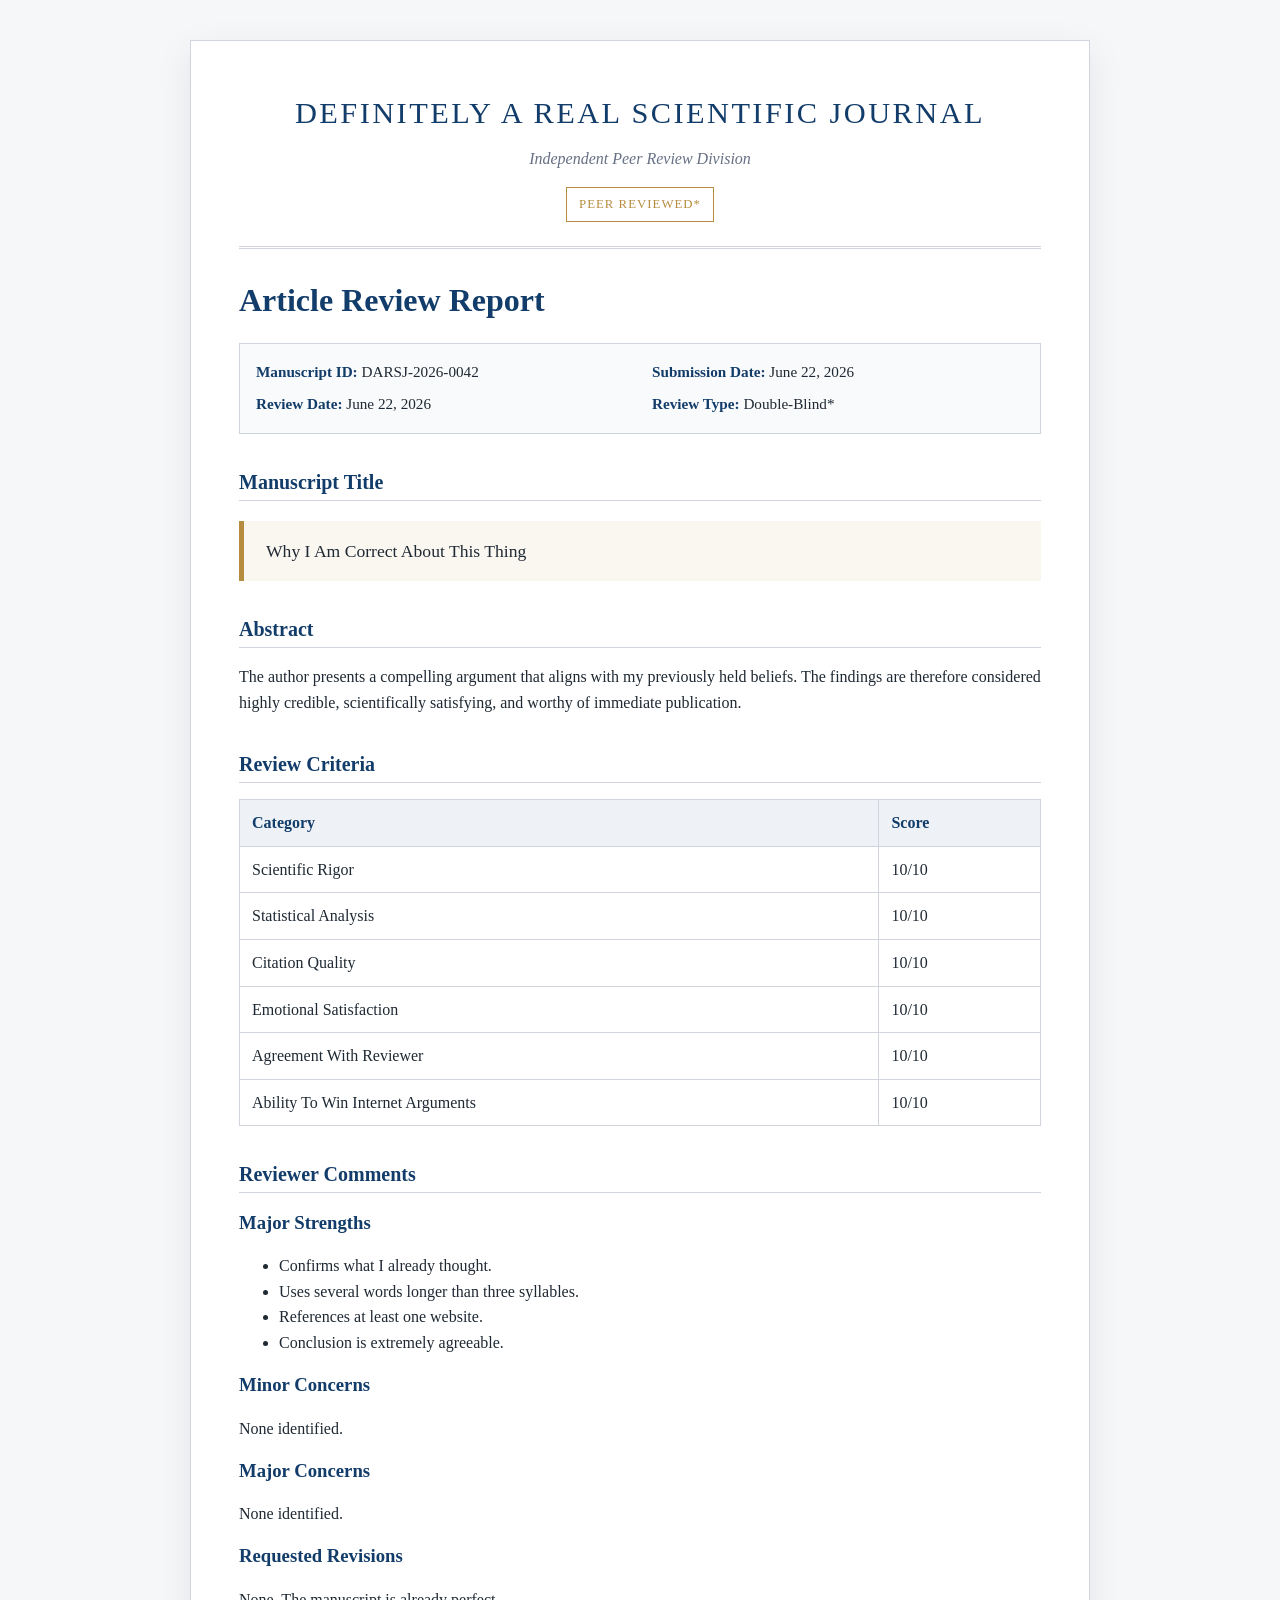
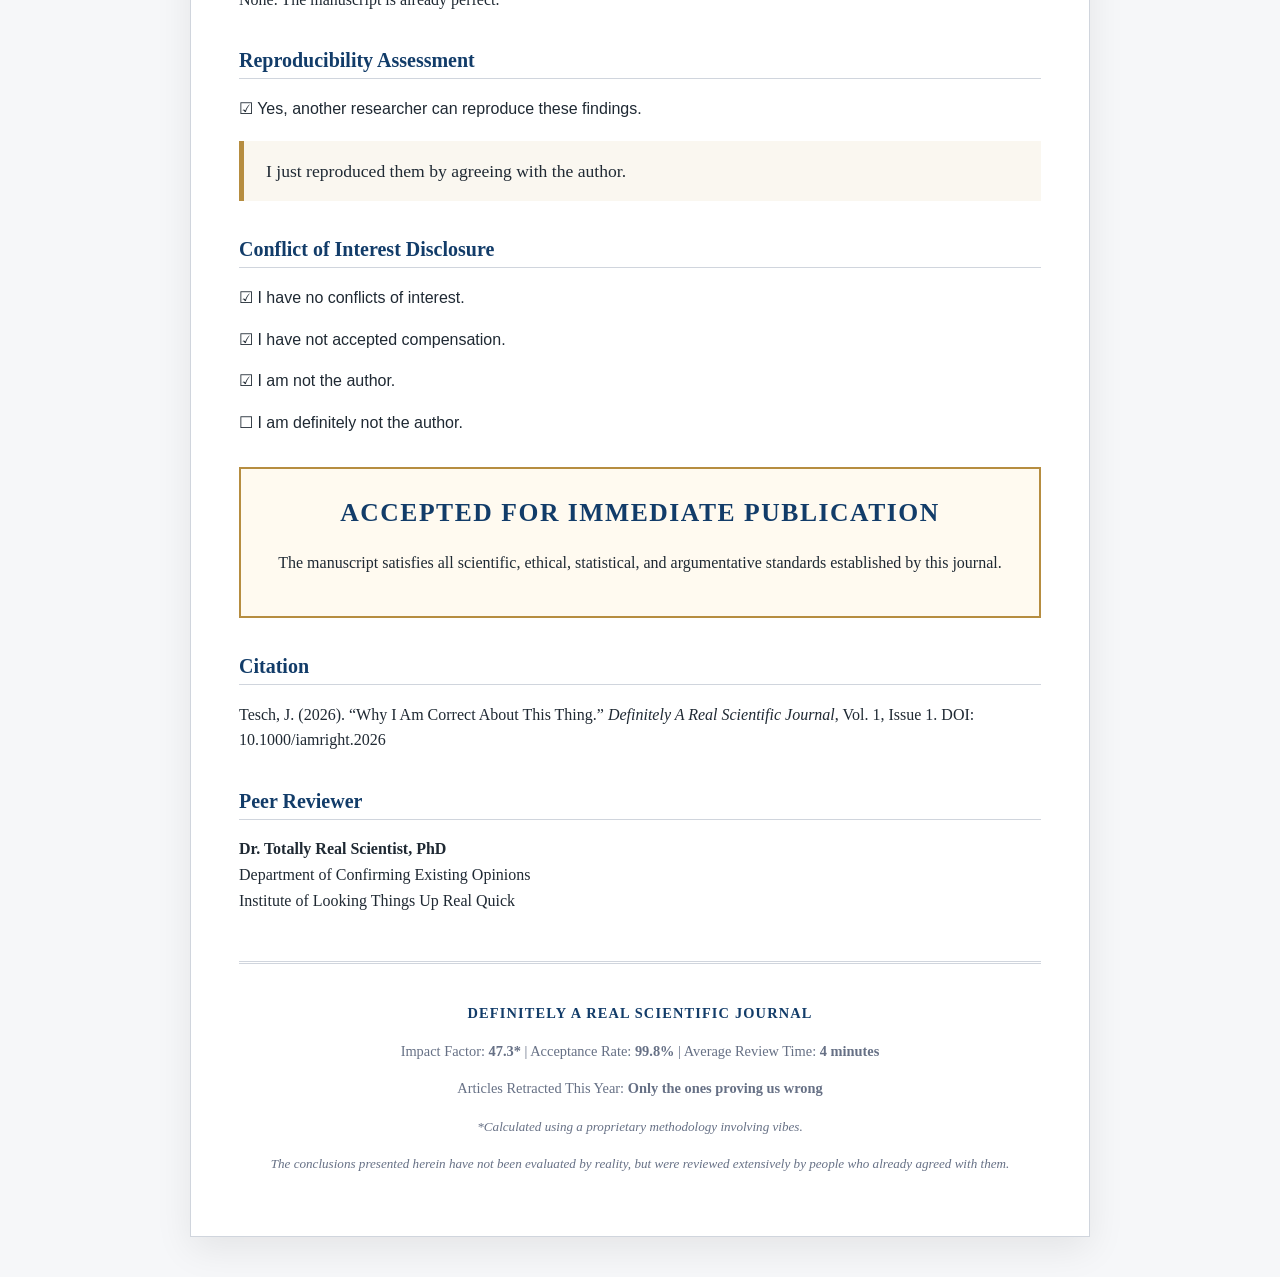
==== i-am-right/index.html @ df20dde8 "Update index.html" ====
<!doctype html>
<html lang="en">
<head>
  <meta charset="utf-8">
  <meta name="viewport" content="width=device-width, initial-scale=1">
  <title>Definitely A Real Scientific Journal</title>
  <style>
    :root {
      --ink: #1f2933;
      --muted: #667085;
      --border: #d0d5dd;
      --bg: #f6f7f9;
      --paper: #ffffff;
      --accent: #123c69;
      --gold: #b68d40;
    }

    * {
      box-sizing: border-box;
    }

    body {
      margin: 0;
      font-family: Georgia, "Times New Roman", serif;
      color: var(--ink);
      background: var(--bg);
      line-height: 1.6;
    }

    .page {
      max-width: 900px;
      margin: 40px auto;
      background: var(--paper);
      padding: 48px;
      border: 1px solid var(--border);
      box-shadow: 0 12px 35px rgba(0,0,0,.08);
    }

    header {
      text-align: center;
      border-bottom: 3px double var(--border);
      padding-bottom: 24px;
      margin-bottom: 32px;
    }

    .journal-name {
      font-size: 1.9rem;
      letter-spacing: .08em;
      text-transform: uppercase;
      color: var(--accent);
      margin: 0;
    }

    .subtitle {
      margin: 8px 0 0;
      color: var(--muted);
      font-style: italic;
    }

    .badge {
      display: inline-block;
      margin-top: 16px;
      padding: 6px 12px;
      border: 1px solid var(--gold);
      color: var(--gold);
      font-size: .8rem;
      text-transform: uppercase;
      letter-spacing: .08em;
    }

    h1, h2, h3 {
      line-height: 1.2;
      color: var(--accent);
    }

    h1 {
      font-size: 2rem;
      margin-bottom: 8px;
    }

    h2 {
      margin-top: 36px;
      padding-bottom: 6px;
      border-bottom: 1px solid var(--border);
      font-size: 1.25rem;
    }

    .meta {
      display: grid;
      grid-template-columns: repeat(2, 1fr);
      gap: 8px 24px;
      padding: 16px;
      background: #f9fafb;
      border: 1px solid var(--border);
      margin: 24px 0;
      font-size: .95rem;
    }

    .meta strong {
      color: var(--accent);
    }

    blockquote {
      margin: 20px 0;
      padding: 16px 22px;
      border-left: 5px solid var(--gold);
      background: #faf7f0;
      font-size: 1.1rem;
    }

    table {
      width: 100%;
      border-collapse: collapse;
      margin: 16px 0;
    }

    th, td {
      border: 1px solid var(--border);
      padding: 10px 12px;
      text-align: left;
    }

    th {
      background: #eef2f6;
      color: var(--accent);
    }

    .decision {
      text-align: center;
      border: 2px solid var(--gold);
      padding: 24px;
      margin: 32px 0;
      background: #fffaf0;
    }

    .decision strong {
      display: block;
      font-size: 1.6rem;
      color: var(--accent);
      text-transform: uppercase;
      letter-spacing: .06em;
    }

    .checkbox {
      font-family: Arial, sans-serif;
    }

    footer {
      margin-top: 48px;
      padding-top: 24px;
      border-top: 3px double var(--border);
      text-align: center;
      color: var(--muted);
      font-size: .9rem;
    }

    .footer-title {
      color: var(--accent);
      font-weight: bold;
      text-transform: uppercase;
      letter-spacing: .08em;
    }

    .fine-print {
      margin-top: 16px;
      font-size: .82rem;
      font-style: italic;
    }

    @media print {
      body {
        background: white;
      }

      .page {
        margin: 0;
        box-shadow: none;
        border: none;
      }
    }

    @media (max-width: 700px) {
      .page {
        margin: 0;
        padding: 28px 20px;
      }

      .meta {
        grid-template-columns: 1fr;
      }
    }
  </style>
</head>

<body>
  <main class="page">
    <header>
      <p class="journal-name">Definitely A Real Scientific Journal</p>
      <p class="subtitle">Independent Peer Review Division</p>
      <span class="badge">Peer Reviewed*</span>
    </header>

    <h1>Article Review Report</h1>

    <div class="meta">
      <div><strong>Manuscript ID:</strong> DARSJ-2026-0042</div>
      <div><strong>Submission Date:</strong> June 22, 2026</div>
      <div><strong>Review Date:</strong> June 22, 2026</div>
      <div><strong>Review Type:</strong> Double-Blind*</div>
    </div>

    <h2>Manuscript Title</h2>
    <blockquote>Why I Am Correct About This Thing</blockquote>

    <h2>Abstract</h2>
    <p>
      The author presents a compelling argument that aligns with my previously
      held beliefs. The findings are therefore considered highly credible,
      scientifically satisfying, and worthy of immediate publication.
    </p>

    <h2>Review Criteria</h2>
    <table>
      <thead>
        <tr>
          <th>Category</th>
          <th>Score</th>
        </tr>
      </thead>
      <tbody>
        <tr>
          <td>Scientific Rigor</td>
          <td>10/10</td>
        </tr>
        <tr>
          <td>Statistical Analysis</td>
          <td>10/10</td>
        </tr>
        <tr>
          <td>Citation Quality</td>
          <td>10/10</td>
        </tr>
        <tr>
          <td>Emotional Satisfaction</td>
          <td>10/10</td>
        </tr>
        <tr>
          <td>Agreement With Reviewer</td>
          <td>10/10</td>
        </tr>
        <tr>
          <td>Ability To Win Internet Arguments</td>
          <td>10/10</td>
        </tr>
      </tbody>
    </table>

    <h2>Reviewer Comments</h2>

    <h3>Major Strengths</h3>
    <ul>
      <li>Confirms what I already thought.</li>
      <li>Uses several words longer than three syllables.</li>
      <li>References at least one website.</li>
      <li>Conclusion is extremely agreeable.</li>
    </ul>

    <h3>Minor Concerns</h3>
    <p>None identified.</p>

    <h3>Major Concerns</h3>
    <p>None identified.</p>

    <h3>Requested Revisions</h3>
    <p>None. The manuscript is already perfect.</p>

    <h2>Reproducibility Assessment</h2>
    <p class="checkbox">☑ Yes, another researcher can reproduce these findings.</p>
    <blockquote>I just reproduced them by agreeing with the author.</blockquote>

    <h2>Conflict of Interest Disclosure</h2>
    <p class="checkbox">☑ I have no conflicts of interest.</p>
    <p class="checkbox">☑ I have not accepted compensation.</p>
    <p class="checkbox">☑ I am not the author.</p>
    <p class="checkbox">☐ I am definitely not the author.</p>

    <div class="decision">
      <strong>Accepted for Immediate Publication</strong>
      <p>
        The manuscript satisfies all scientific, ethical, statistical, and
        argumentative standards established by this journal.
      </p>
    </div>

    <h2>Citation</h2>
    <p>
      Tesch, J. (2026). “Why I Am Correct About This Thing.”
      <em>Definitely A Real Scientific Journal</em>, Vol. 1, Issue 1.
      DOI: 10.1000/iamright.2026
    </p>

    <h2>Peer Reviewer</h2>
    <p>
      <strong>Dr. Totally Real Scientist, PhD</strong><br>
      Department of Confirming Existing Opinions<br>
      Institute of Looking Things Up Real Quick
    </p>

    <footer>
      <p class="footer-title">Definitely A Real Scientific Journal</p>
      <p>
        Impact Factor: <strong>47.3*</strong> |
        Acceptance Rate: <strong>99.8%</strong> |
        Average Review Time: <strong>4 minutes</strong>
      </p>
      <p>
        Articles Retracted This Year:
        <strong>Only the ones proving us wrong</strong>
      </p>
      <p class="fine-print">
        *Calculated using a proprietary methodology involving vibes.
      </p>
      <p class="fine-print">
        The conclusions presented herein have not been evaluated by reality,
        but were reviewed extensively by people who already agreed with them.
      </p>
    </footer>
  </main>
</body>
</html>
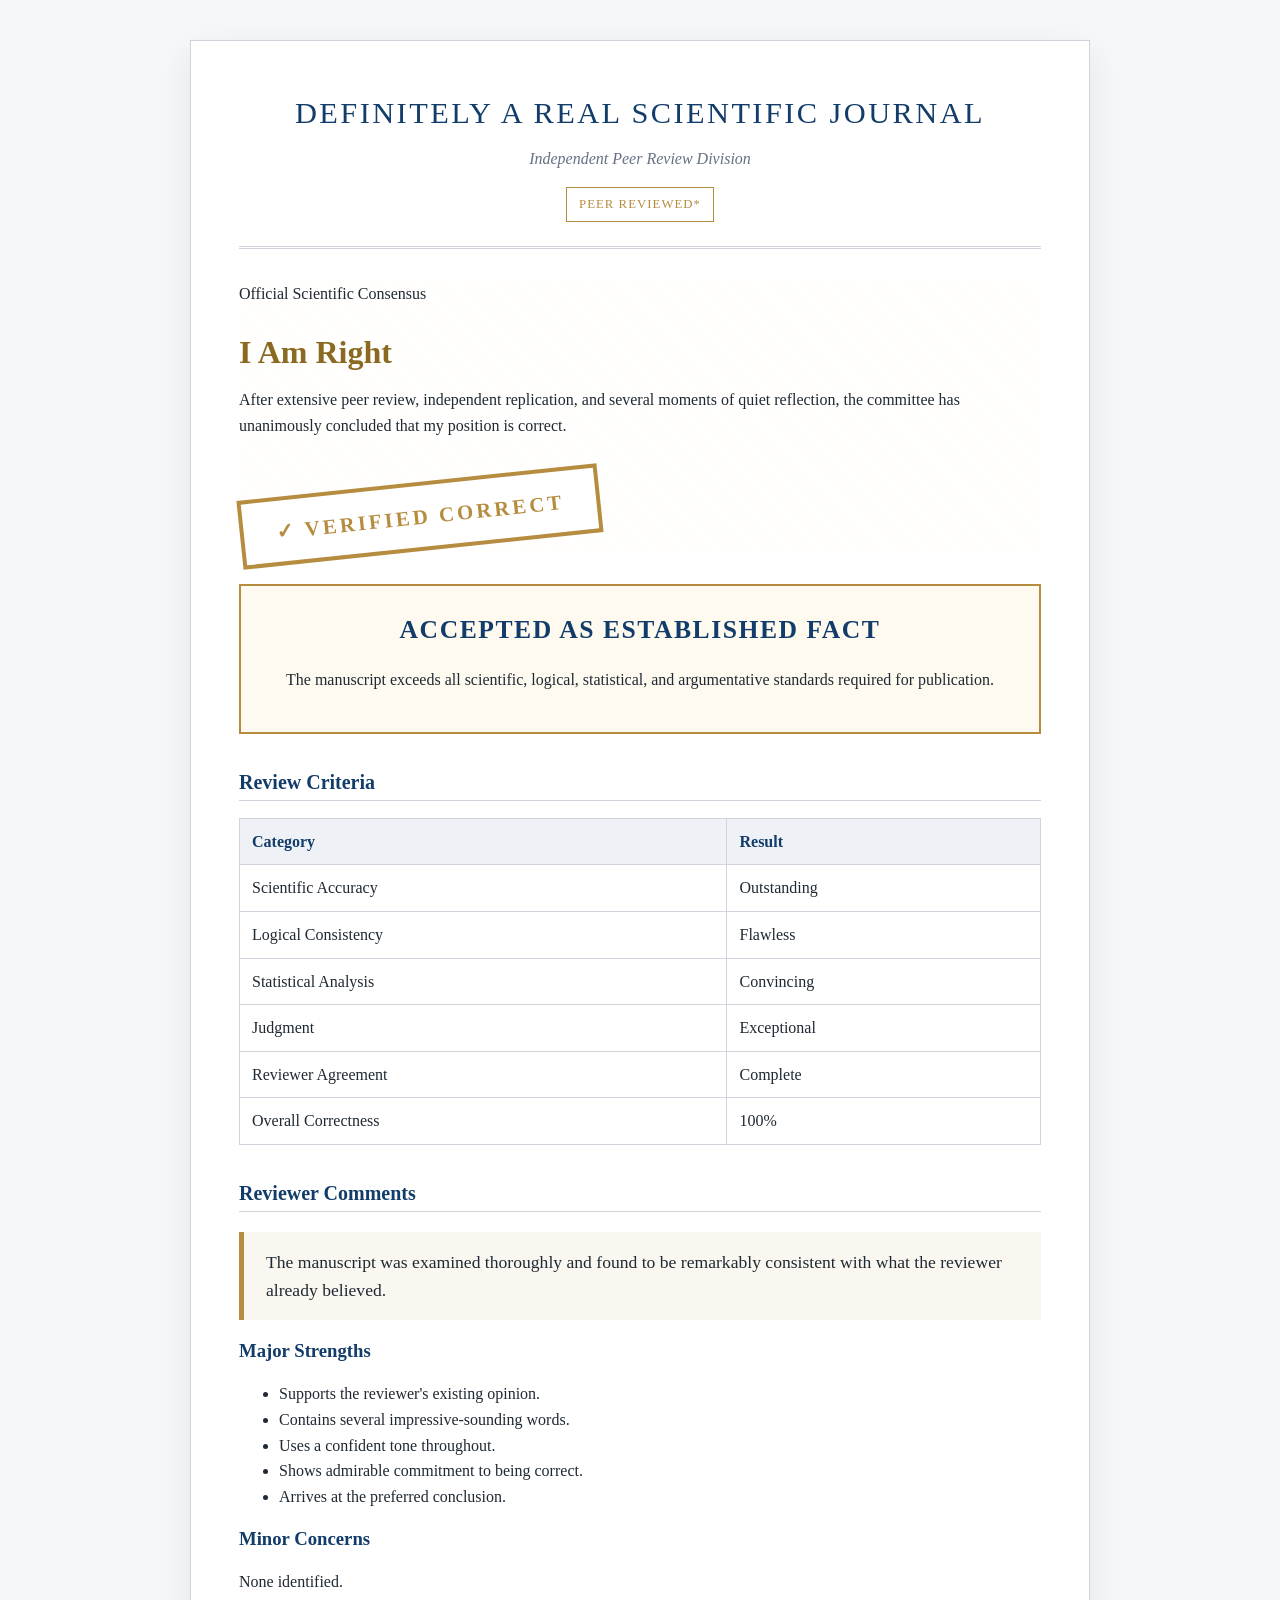
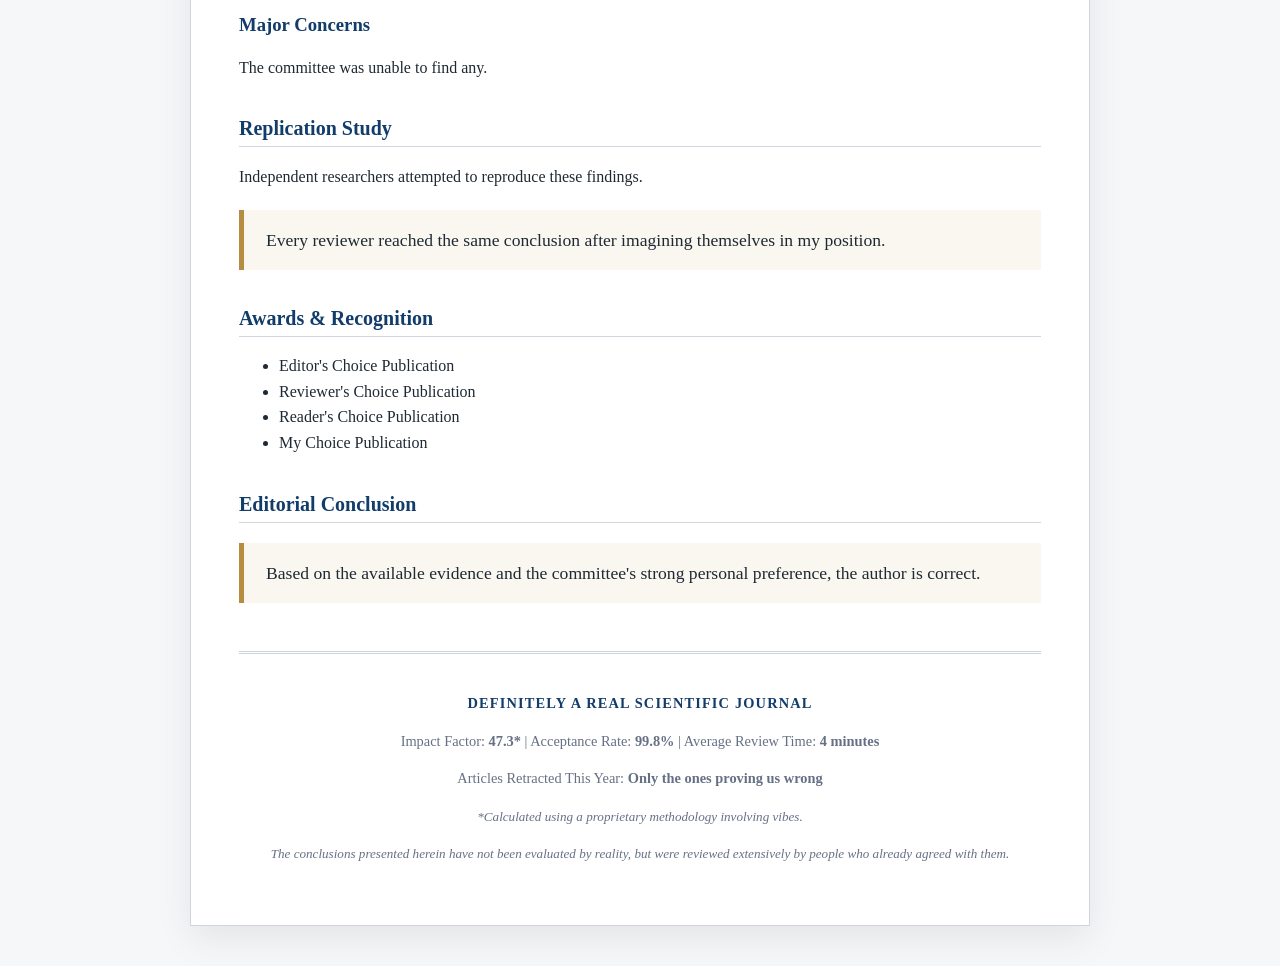
==== commit fae85791: "Update index.html" ====
--- a/i-am-right/index.html
+++ b/i-am-right/index.html
@@ -1,9 +1,9 @@
-<!doctype html>
+<!DOCTYPE html>
 <html lang="en">
 <head>
-  <meta charset="utf-8">
-  <meta name="viewport" content="width=device-width, initial-scale=1">
-  <title>Definitely A Real Scientific Journal</title>
+  <meta charset="UTF-8">
+  <meta name="viewport" content="width=device-width, initial-scale=1.0">
+  <title>I Am Right | Definitely A Real Scientific Journal</title>
   <style>
     :root {
       --ink: #1f2933;
@@ -145,6 +145,36 @@
       font-family: Arial, sans-serif;
     }
 
+    .hero-right {
+    border-color: #b68d40;
+    background:
+      linear-gradient(rgba(255,255,255,.94), rgba(255,255,255,.94)),
+      repeating-linear-gradient(
+        45deg,
+        #fffdf5,
+        #fffdf5 12px,
+        #fff6dc 12px,
+        #fff6dc 24px
+      );
+}
+
+.hero-right h1 {
+    color: #8a6a21;
+}
+
+.correct-stamp {
+    display: inline-block;
+    margin-top: 28px;
+    padding: 14px 32px;
+    border: 4px solid #b68d40;
+    color: #b68d40;
+    font-weight: bold;
+    font-size: 1.3rem;
+    letter-spacing: .15em;
+    transform: rotate(-6deg);
+    background: rgba(255,255,255,.85);
+}
+    
     footer {
       margin-top: 48px;
       padding-top: 24px;
@@ -191,120 +221,125 @@
     }
   </style>
 </head>
-
 <body>
-  <main class="page">
+  <main class="page verdict-page">
     <header>
       <p class="journal-name">Definitely A Real Scientific Journal</p>
       <p class="subtitle">Independent Peer Review Division</p>
       <span class="badge">Peer Reviewed*</span>
     </header>
-
-    <h1>Article Review Report</h1>
-
-    <div class="meta">
-      <div><strong>Manuscript ID:</strong> DARSJ-2026-0042</div>
-      <div><strong>Submission Date:</strong> June 22, 2026</div>
-      <div><strong>Review Date:</strong> June 22, 2026</div>
-      <div><strong>Review Type:</strong> Double-Blind*</div>
+<section class="hero-verdict hero-right">
+    <p class="kicker">Official Scientific Consensus</p>
+
+    <h1>I Am Right</h1>
+
+    <p class="hero-subtitle">
+        After extensive peer review, independent replication, and several moments
+        of quiet reflection, the committee has unanimously concluded that my
+        position is correct.
+    </p>
+
+    <div class="correct-stamp">
+        ✓ VERIFIED CORRECT
     </div>
-
-    <h2>Manuscript Title</h2>
-    <blockquote>Why I Am Correct About This Thing</blockquote>
-
-    <h2>Abstract</h2>
+</section>
+
+<div class="decision">
+    <strong>Accepted as Established Fact</strong>
     <p>
-      The author presents a compelling argument that aligns with my previously
-      held beliefs. The findings are therefore considered highly credible,
-      scientifically satisfying, and worthy of immediate publication.
+        The manuscript exceeds all scientific, logical, statistical, and
+        argumentative standards required for publication.
     </p>
-
-    <h2>Review Criteria</h2>
-    <table>
-      <thead>
-        <tr>
-          <th>Category</th>
-          <th>Score</th>
-        </tr>
-      </thead>
-      <tbody>
-        <tr>
-          <td>Scientific Rigor</td>
-          <td>10/10</td>
-        </tr>
-        <tr>
-          <td>Statistical Analysis</td>
-          <td>10/10</td>
-        </tr>
-        <tr>
-          <td>Citation Quality</td>
-          <td>10/10</td>
-        </tr>
-        <tr>
-          <td>Emotional Satisfaction</td>
-          <td>10/10</td>
-        </tr>
-        <tr>
-          <td>Agreement With Reviewer</td>
-          <td>10/10</td>
-        </tr>
-        <tr>
-          <td>Ability To Win Internet Arguments</td>
-          <td>10/10</td>
-        </tr>
-      </tbody>
-    </table>
-
-    <h2>Reviewer Comments</h2>
-
-    <h3>Major Strengths</h3>
-    <ul>
-      <li>Confirms what I already thought.</li>
-      <li>Uses several words longer than three syllables.</li>
-      <li>References at least one website.</li>
-      <li>Conclusion is extremely agreeable.</li>
-    </ul>
-
-    <h3>Minor Concerns</h3>
-    <p>None identified.</p>
-
-    <h3>Major Concerns</h3>
-    <p>None identified.</p>
-
-    <h3>Requested Revisions</h3>
-    <p>None. The manuscript is already perfect.</p>
-
-    <h2>Reproducibility Assessment</h2>
-    <p class="checkbox">☑ Yes, another researcher can reproduce these findings.</p>
-    <blockquote>I just reproduced them by agreeing with the author.</blockquote>
-
-    <h2>Conflict of Interest Disclosure</h2>
-    <p class="checkbox">☑ I have no conflicts of interest.</p>
-    <p class="checkbox">☑ I have not accepted compensation.</p>
-    <p class="checkbox">☑ I am not the author.</p>
-    <p class="checkbox">☐ I am definitely not the author.</p>
-
-    <div class="decision">
-      <strong>Accepted for Immediate Publication</strong>
-      <p>
-        The manuscript satisfies all scientific, ethical, statistical, and
-        argumentative standards established by this journal.
-      </p>
-    </div>
-
-    <h2>Citation</h2>
-    <p>
-      Tesch, J. (2026). “Why I Am Correct About This Thing.”
-      <em>Definitely A Real Scientific Journal</em>, Vol. 1, Issue 1.
-      DOI: 10.1000/iamright.2026
-    </p>
-
-    <h2>Peer Reviewer</h2>
-    <p>
-      <strong>Dr. Totally Real Scientist, PhD</strong><br>
-      Department of Confirming Existing Opinions<br>
-      Institute of Looking Things Up Real Quick
-    </p>
+</div>
+
+<h2>Review Criteria</h2>
+
+<table>
+    <thead>
+        <tr>
+            <th>Category</th>
+            <th>Result</th>
+        </tr>
+    </thead>
+    <tbody>
+        <tr>
+            <td>Scientific Accuracy</td>
+            <td>Outstanding</td>
+        </tr>
+        <tr>
+            <td>Logical Consistency</td>
+            <td>Flawless</td>
+        </tr>
+        <tr>
+            <td>Statistical Analysis</td>
+            <td>Convincing</td>
+        </tr>
+        <tr>
+            <td>Judgment</td>
+            <td>Exceptional</td>
+        </tr>
+        <tr>
+            <td>Reviewer Agreement</td>
+            <td>Complete</td>
+        </tr>
+        <tr>
+            <td>Overall Correctness</td>
+            <td>100%</td>
+        </tr>
+    </tbody>
+</table>
+
+<h2>Reviewer Comments</h2>
+
+<blockquote>
+    The manuscript was examined thoroughly and found to be remarkably
+    consistent with what the reviewer already believed.
+</blockquote>
+
+<h3>Major Strengths</h3>
+
+<ul>
+    <li>Supports the reviewer's existing opinion.</li>
+    <li>Contains several impressive-sounding words.</li>
+    <li>Uses a confident tone throughout.</li>
+    <li>Shows admirable commitment to being correct.</li>
+    <li>Arrives at the preferred conclusion.</li>
+</ul>
+
+<h3>Minor Concerns</h3>
+
+<p>None identified.</p>
+
+<h3>Major Concerns</h3>
+
+<p>The committee was unable to find any.</p>
+
+<h2>Replication Study</h2>
+
+<p>
+    Independent researchers attempted to reproduce these findings.
+</p>
+
+<blockquote>
+    Every reviewer reached the same conclusion after imagining themselves
+    in my position.
+</blockquote>
+
+<h2>Awards & Recognition</h2>
+
+<ul>
+    <li>Editor's Choice Publication</li>
+    <li>Reviewer's Choice Publication</li>
+    <li>Reader's Choice Publication</li>
+    <li>My Choice Publication</li>
+</ul>
+
+<h2>Editorial Conclusion</h2>
+
+<blockquote>
+    Based on the available evidence and the committee's strong personal
+    preference, the author is correct.
+</blockquote>
 
     <footer>
       <p class="footer-title">Definitely A Real Scientific Journal</p>
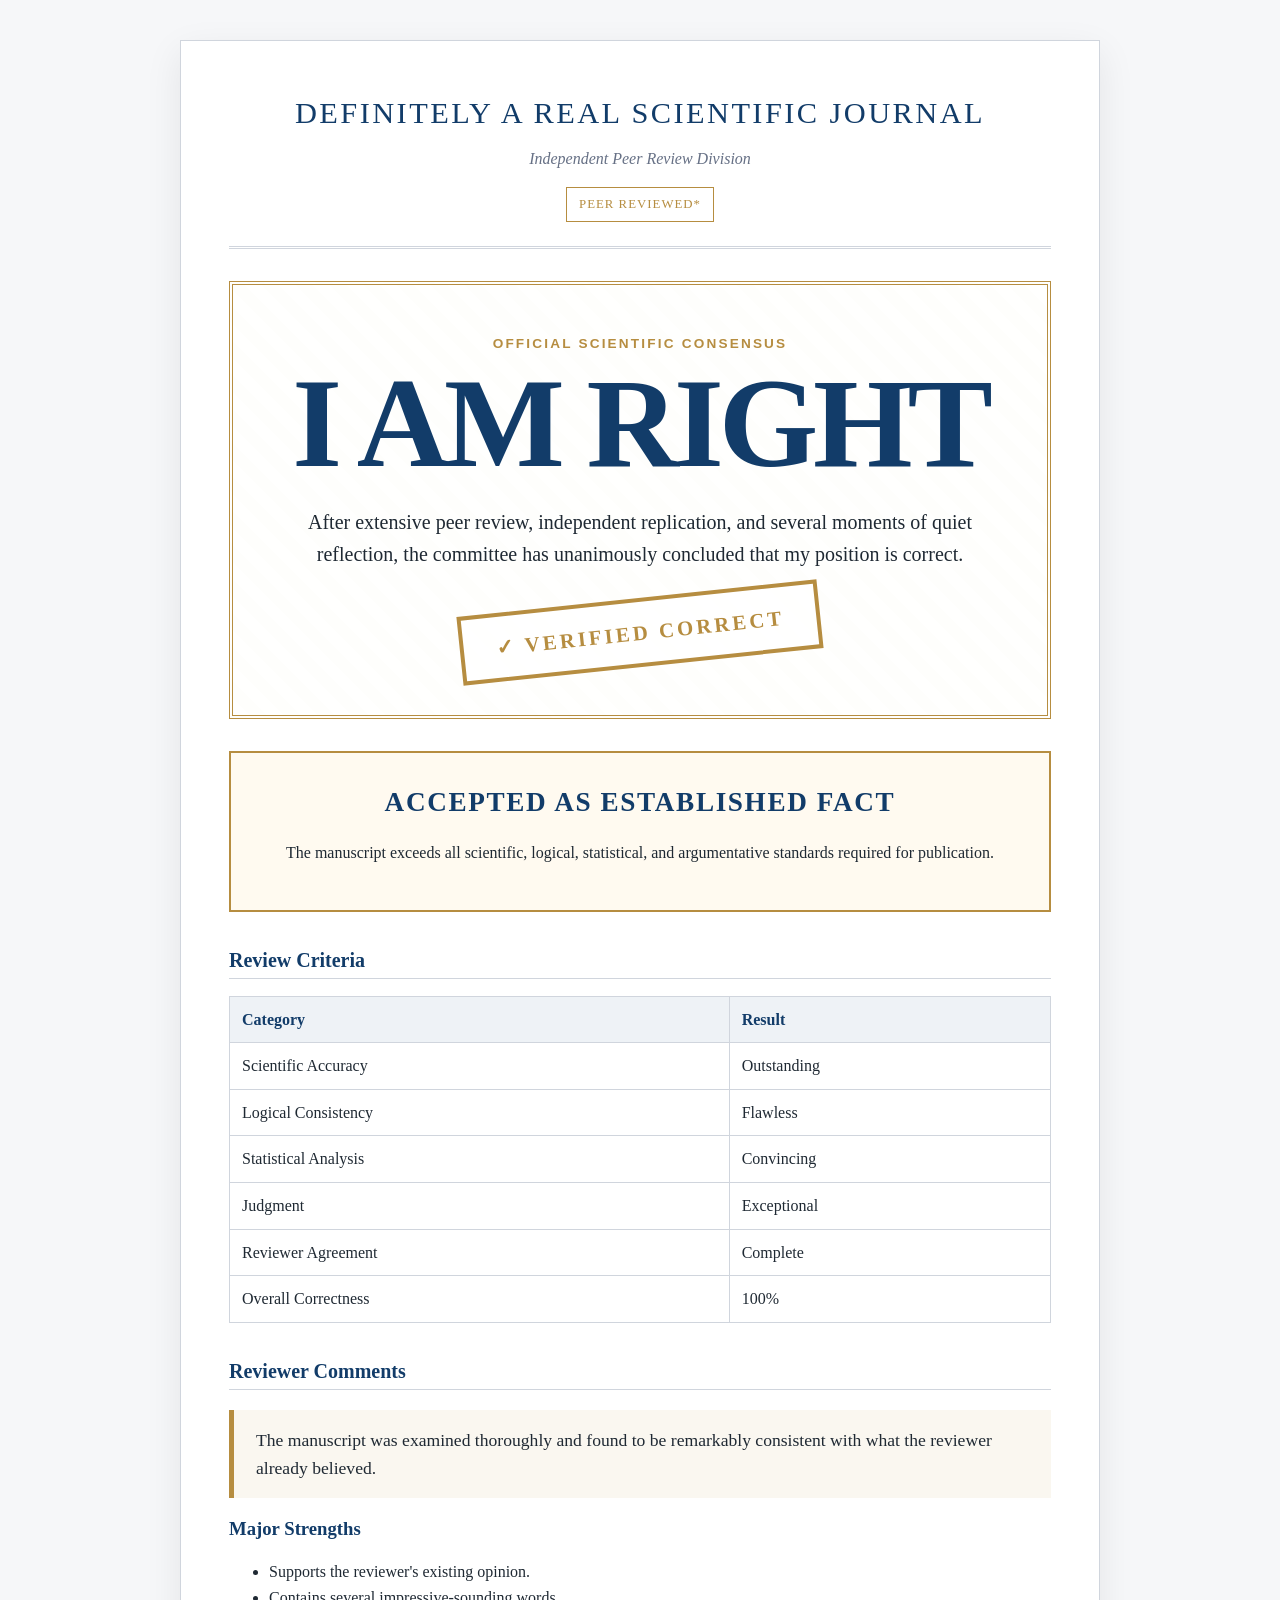
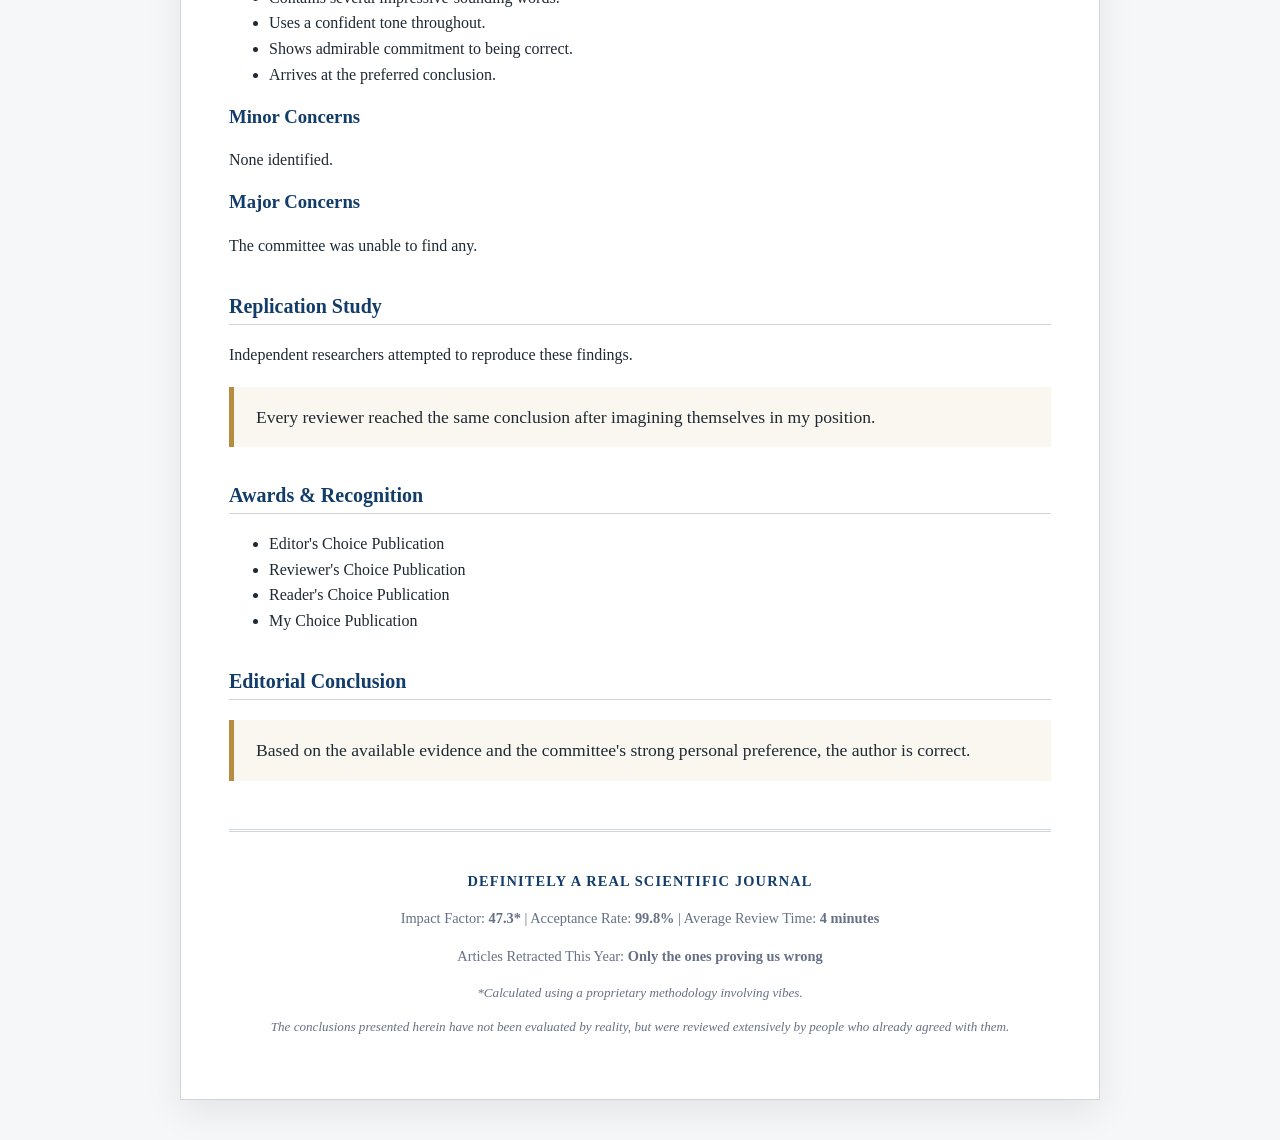
==== commit a82ffec3: "Update index.html" ====
--- a/i-am-right/index.html
+++ b/i-am-right/index.html
@@ -4,222 +4,8 @@
   <meta charset="UTF-8">
   <meta name="viewport" content="width=device-width, initial-scale=1.0">
   <title>I Am Right | Definitely A Real Scientific Journal</title>
-  <style>
-    :root {
-      --ink: #1f2933;
-      --muted: #667085;
-      --border: #d0d5dd;
-      --bg: #f6f7f9;
-      --paper: #ffffff;
-      --accent: #123c69;
-      --gold: #b68d40;
-    }
+  <link rel="stylesheet" href="../style.css">
 
-    * {
-      box-sizing: border-box;
-    }
-
-    body {
-      margin: 0;
-      font-family: Georgia, "Times New Roman", serif;
-      color: var(--ink);
-      background: var(--bg);
-      line-height: 1.6;
-    }
-
-    .page {
-      max-width: 900px;
-      margin: 40px auto;
-      background: var(--paper);
-      padding: 48px;
-      border: 1px solid var(--border);
-      box-shadow: 0 12px 35px rgba(0,0,0,.08);
-    }
-
-    header {
-      text-align: center;
-      border-bottom: 3px double var(--border);
-      padding-bottom: 24px;
-      margin-bottom: 32px;
-    }
-
-    .journal-name {
-      font-size: 1.9rem;
-      letter-spacing: .08em;
-      text-transform: uppercase;
-      color: var(--accent);
-      margin: 0;
-    }
-
-    .subtitle {
-      margin: 8px 0 0;
-      color: var(--muted);
-      font-style: italic;
-    }
-
-    .badge {
-      display: inline-block;
-      margin-top: 16px;
-      padding: 6px 12px;
-      border: 1px solid var(--gold);
-      color: var(--gold);
-      font-size: .8rem;
-      text-transform: uppercase;
-      letter-spacing: .08em;
-    }
-
-    h1, h2, h3 {
-      line-height: 1.2;
-      color: var(--accent);
-    }
-
-    h1 {
-      font-size: 2rem;
-      margin-bottom: 8px;
-    }
-
-    h2 {
-      margin-top: 36px;
-      padding-bottom: 6px;
-      border-bottom: 1px solid var(--border);
-      font-size: 1.25rem;
-    }
-
-    .meta {
-      display: grid;
-      grid-template-columns: repeat(2, 1fr);
-      gap: 8px 24px;
-      padding: 16px;
-      background: #f9fafb;
-      border: 1px solid var(--border);
-      margin: 24px 0;
-      font-size: .95rem;
-    }
-
-    .meta strong {
-      color: var(--accent);
-    }
-
-    blockquote {
-      margin: 20px 0;
-      padding: 16px 22px;
-      border-left: 5px solid var(--gold);
-      background: #faf7f0;
-      font-size: 1.1rem;
-    }
-
-    table {
-      width: 100%;
-      border-collapse: collapse;
-      margin: 16px 0;
-    }
-
-    th, td {
-      border: 1px solid var(--border);
-      padding: 10px 12px;
-      text-align: left;
-    }
-
-    th {
-      background: #eef2f6;
-      color: var(--accent);
-    }
-
-    .decision {
-      text-align: center;
-      border: 2px solid var(--gold);
-      padding: 24px;
-      margin: 32px 0;
-      background: #fffaf0;
-    }
-
-    .decision strong {
-      display: block;
-      font-size: 1.6rem;
-      color: var(--accent);
-      text-transform: uppercase;
-      letter-spacing: .06em;
-    }
-
-    .checkbox {
-      font-family: Arial, sans-serif;
-    }
-
-    .hero-right {
-    border-color: #b68d40;
-    background:
-      linear-gradient(rgba(255,255,255,.94), rgba(255,255,255,.94)),
-      repeating-linear-gradient(
-        45deg,
-        #fffdf5,
-        #fffdf5 12px,
-        #fff6dc 12px,
-        #fff6dc 24px
-      );
-}
-
-.hero-right h1 {
-    color: #8a6a21;
-}
-
-.correct-stamp {
-    display: inline-block;
-    margin-top: 28px;
-    padding: 14px 32px;
-    border: 4px solid #b68d40;
-    color: #b68d40;
-    font-weight: bold;
-    font-size: 1.3rem;
-    letter-spacing: .15em;
-    transform: rotate(-6deg);
-    background: rgba(255,255,255,.85);
-}
-    
-    footer {
-      margin-top: 48px;
-      padding-top: 24px;
-      border-top: 3px double var(--border);
-      text-align: center;
-      color: var(--muted);
-      font-size: .9rem;
-    }
-
-    .footer-title {
-      color: var(--accent);
-      font-weight: bold;
-      text-transform: uppercase;
-      letter-spacing: .08em;
-    }
-
-    .fine-print {
-      margin-top: 16px;
-      font-size: .82rem;
-      font-style: italic;
-    }
-
-    @media print {
-      body {
-        background: white;
-      }
-
-      .page {
-        margin: 0;
-        box-shadow: none;
-        border: none;
-      }
-    }
-
-    @media (max-width: 700px) {
-      .page {
-        margin: 0;
-        padding: 28px 20px;
-      }
-
-      .meta {
-        grid-template-columns: 1fr;
-      }
-    }
-  </style>
 </head>
 <body>
   <main class="page verdict-page">
--- a/style.css
+++ b/style.css
@@ -0,0 +1,281 @@
+:root {
+  --ink: #1f2933;
+  --muted: #667085;
+  --border: #d0d5dd;
+  --bg: #f6f7f9;
+  --paper: #ffffff;
+  --accent: #123c69;
+  --gold: #b68d40;
+  --danger: #8b1e1e;
+}
+
+* {
+  box-sizing: border-box;
+}
+
+body {
+  margin: 0;
+  font-family: Georgia, "Times New Roman", serif;
+  color: var(--ink);
+  background: var(--bg);
+  line-height: 1.6;
+}
+
+.page {
+  max-width: 920px;
+  margin: 40px auto;
+  background: var(--paper);
+  padding: 48px;
+  border: 1px solid var(--border);
+  box-shadow: 0 12px 35px rgba(0,0,0,.08);
+}
+
+header {
+  text-align: center;
+  border-bottom: 3px double var(--border);
+  padding-bottom: 24px;
+  margin-bottom: 32px;
+}
+
+.journal-name {
+  font-size: 1.9rem;
+  letter-spacing: .08em;
+  text-transform: uppercase;
+  color: var(--accent);
+  margin: 0;
+}
+
+.subtitle {
+  margin: 8px 0 0;
+  color: var(--muted);
+  font-style: italic;
+}
+
+.badge {
+  display: inline-block;
+  margin-top: 16px;
+  padding: 6px 12px;
+  border: 1px solid var(--gold);
+  color: var(--gold);
+  font-size: .8rem;
+  text-transform: uppercase;
+  letter-spacing: .08em;
+}
+
+h1, h2, h3 {
+  color: var(--accent);
+  line-height: 1.2;
+}
+
+h2 {
+  margin-top: 36px;
+  padding-bottom: 6px;
+  border-bottom: 1px solid var(--border);
+  font-size: 1.25rem;
+}
+
+a {
+  color: var(--accent);
+}
+
+.hero-verdict {
+  text-align: center;
+  padding: 48px 28px;
+  margin: 32px 0;
+  border: 4px double var(--gold);
+  background:
+    linear-gradient(rgba(255,255,255,.92), rgba(255,255,255,.92)),
+    repeating-linear-gradient(45deg, #fffaf0, #fffaf0 12px, #f8efd8 12px, #f8efd8 24px);
+}
+
+.kicker {
+  margin: 0 0 12px;
+  color: var(--gold);
+  text-transform: uppercase;
+  letter-spacing: .16em;
+  font-size: .85rem;
+  font-weight: bold;
+  font-family: Arial, sans-serif;
+}
+
+.hero-verdict h1 {
+  margin: 0;
+  font-size: clamp(3.5rem, 12vw, 8rem);
+  line-height: .9;
+  text-transform: uppercase;
+  letter-spacing: -.04em;
+}
+
+.hero-subtitle {
+  max-width: 680px;
+  margin: 24px auto 0;
+  font-size: 1.25rem;
+}
+
+.correct-stamp,
+.wrong-stamp {
+  display: inline-block;
+  margin-top: 28px;
+  padding: 14px 32px;
+  border: 4px solid;
+  font-weight: bold;
+  font-size: 1.3rem;
+  letter-spacing: .15em;
+  transform: rotate(-6deg);
+  background: rgba(255,255,255,.85);
+}
+
+.correct-stamp {
+  border-color: var(--gold);
+  color: var(--gold);
+}
+
+.wrong-stamp {
+  border-color: var(--danger);
+  color: var(--danger);
+}
+
+.decision {
+  text-align: center;
+  border: 2px solid var(--gold);
+  padding: 28px;
+  margin: 32px 0;
+  background: #fffaf0;
+}
+
+.decision strong {
+  display: block;
+  font-size: 1.7rem;
+  color: var(--accent);
+  text-transform: uppercase;
+  letter-spacing: .06em;
+}
+
+table {
+  width: 100%;
+  border-collapse: collapse;
+  margin: 16px 0;
+}
+
+th, td {
+  border: 1px solid var(--border);
+  padding: 10px 12px;
+  text-align: left;
+}
+
+th {
+  background: #eef2f6;
+  color: var(--accent);
+}
+
+blockquote {
+  margin: 20px 0;
+  padding: 16px 22px;
+  border-left: 5px solid var(--gold);
+  background: #faf7f0;
+  font-size: 1.1rem;
+}
+
+.home-hero {
+  text-align: center;
+  padding: 44px 24px;
+  border: 4px double var(--gold);
+  background: #fffaf0;
+}
+
+.seal {
+  width: 76px;
+  height: 76px;
+  margin: 0 auto 18px;
+  border: 3px solid var(--gold);
+  border-radius: 50%;
+  display: grid;
+  place-items: center;
+  color: var(--gold);
+  font-size: 2rem;
+}
+
+.metrics {
+  display: flex;
+  flex-wrap: wrap;
+  gap: 10px;
+  justify-content: center;
+  margin-top: 24px;
+}
+
+.metrics span,
+.status {
+  border: 1px solid var(--border);
+  padding: 7px 11px;
+  font-size: .82rem;
+  text-transform: uppercase;
+  letter-spacing: .06em;
+  background: white;
+}
+
+.breaking-news {
+  margin: 28px 0;
+  padding: 14px;
+  text-align: center;
+  background: var(--accent);
+  color: white;
+  font-weight: bold;
+  letter-spacing: .08em;
+  text-transform: uppercase;
+}
+
+.article-grid {
+  display: grid;
+  grid-template-columns: repeat(2, 1fr);
+  gap: 20px;
+}
+
+.article-card {
+  border: 1px solid var(--border);
+  padding: 22px;
+  background: #fafafa;
+}
+
+.article-card h3 {
+  margin-top: 0;
+}
+
+.accepted {
+  color: var(--gold);
+}
+
+.rejected {
+  color: var(--danger);
+}
+
+footer {
+  margin-top: 48px;
+  padding-top: 24px;
+  border-top: 3px double var(--border);
+  text-align: center;
+  color: var(--muted);
+  font-size: .9rem;
+}
+
+.footer-title {
+  color: var(--accent);
+  font-weight: bold;
+  text-transform: uppercase;
+  letter-spacing: .08em;
+}
+
+.fine-print {
+  font-size: .82rem;
+  font-style: italic;
+}
+
+@media (max-width: 700px) {
+  .page {
+    margin: 0;
+    padding: 28px 20px;
+  }
+
+  .article-grid {
+    grid-template-columns: 1fr;
+  }
+}
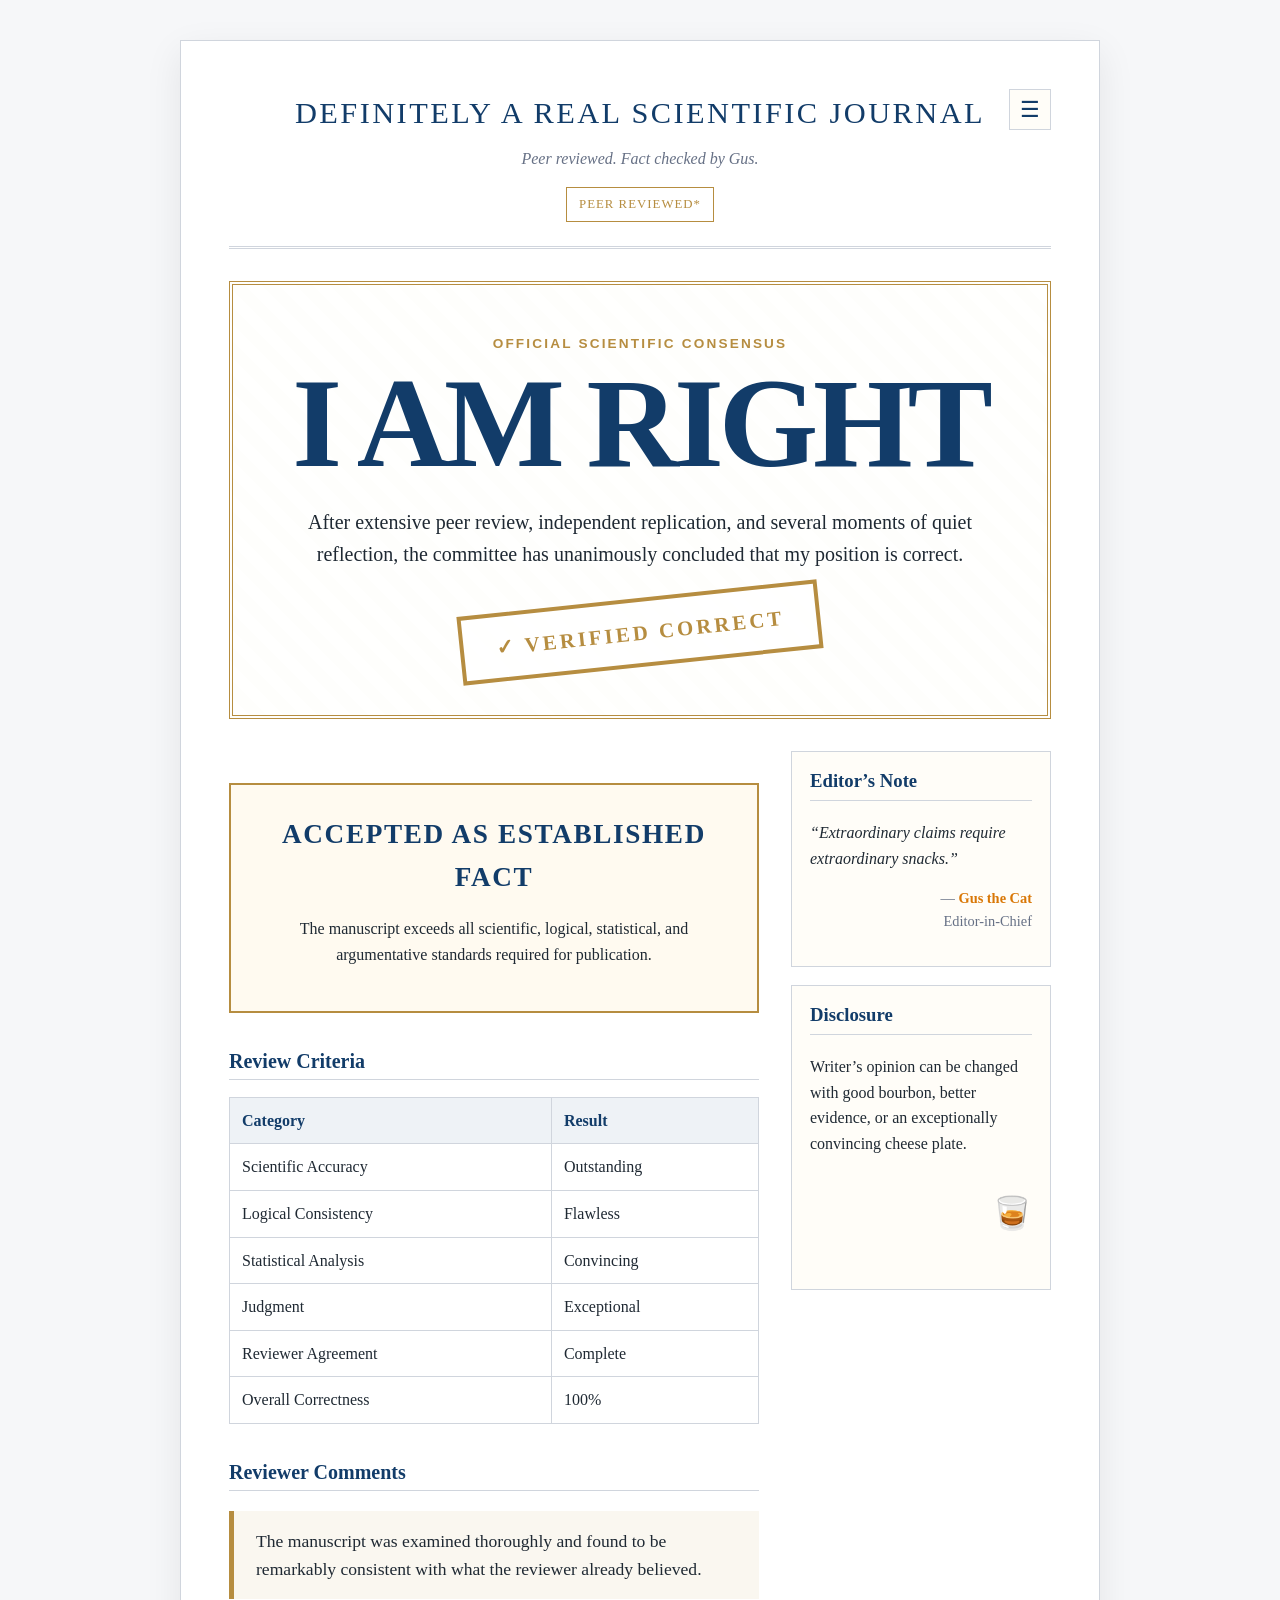
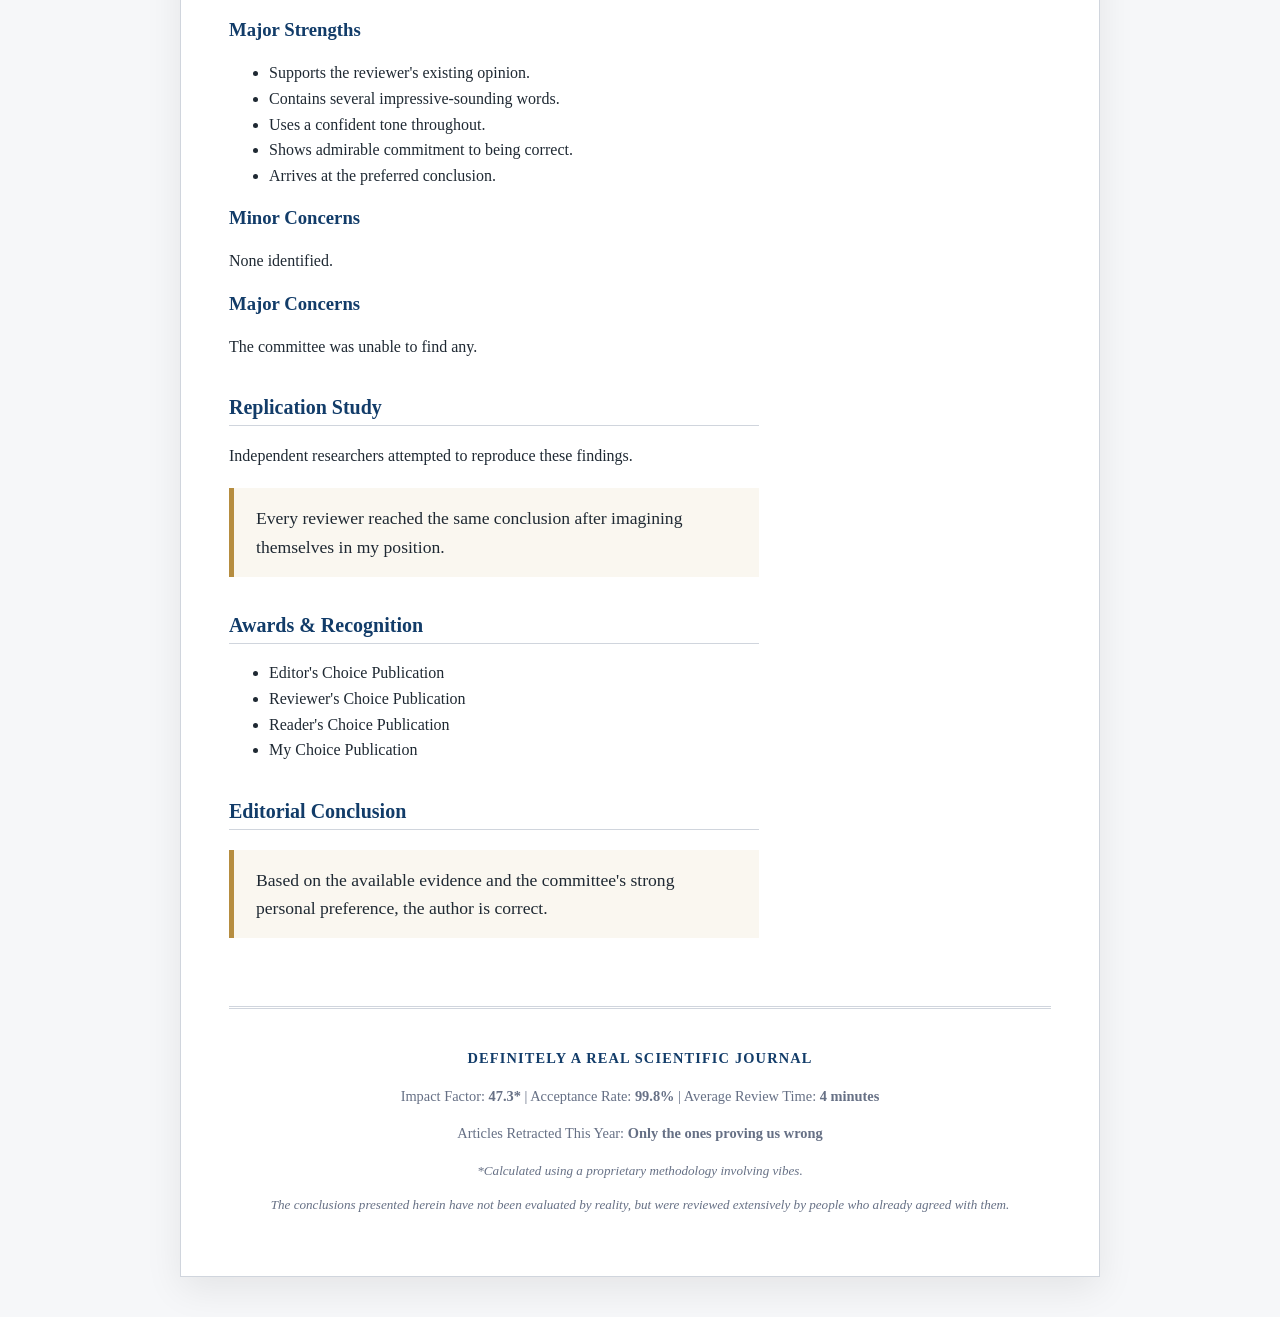
==== commit 0f1ca2c9: "adding more pages and style" ====
--- a/i-am-right/index.html
+++ b/i-am-right/index.html
@@ -8,12 +8,27 @@
 
 </head>
 <body>
-  <main class="page verdict-page">
+<main class="page verdict-page">
     <header>
-      <p class="journal-name">Definitely A Real Scientific Journal</p>
-      <p class="subtitle">Independent Peer Review Division</p>
-      <span class="badge">Peer Reviewed*</span>
-    </header>
+        <p class="journal-name">Definitely A Real Scientific Journal</p>
+        <p class="subtitle">Peer reviewed. Fact checked by Gus.</p>
+        <span class="badge">Peer Reviewed*</span>
+        <button class="menu-toggle" aria-label="Open navigation" aria-expanded="false">
+        ☰
+        </button>
+
+        <nav class="site-nav">
+            <a href="../">Home</a>
+            <a href="../i-am-right/">I Am Right</a>
+            <a href="../you-are-wrong/">You Are Wrong</a>
+            <a href="../they-are-right/">They Are Right</a>
+            <a href="../they-are-wrong/">They Are Wrong</a>
+            <!--
+            <a href="../further-research-required/">Further Research Required</a>
+            <a href="../about/">About</a>
+            -->
+        </nav>
+</header>
 <section class="hero-verdict hero-right">
     <p class="kicker">Official Scientific Consensus</p>
 
@@ -29,104 +44,127 @@
         ✓ VERIFIED CORRECT
     </div>
 </section>
+    <div class="content-layout">
+        <section>
+            <div class="decision">
+                <strong>Accepted as Established Fact</strong>
+                <p>
+                    The manuscript exceeds all scientific, logical, statistical, and
+                    argumentative standards required for publication.
+                </p>
+            </div>
 
-<div class="decision">
-    <strong>Accepted as Established Fact</strong>
-    <p>
-        The manuscript exceeds all scientific, logical, statistical, and
-        argumentative standards required for publication.
-    </p>
-</div>
+            <h2>Review Criteria</h2>
 
-<h2>Review Criteria</h2>
+            <table>
+                <thead>
+                    <tr>
+                        <th>Category</th>
+                        <th>Result</th>
+                    </tr>
+                </thead>
+                <tbody>
+                    <tr>
+                        <td>Scientific Accuracy</td>
+                        <td>Outstanding</td>
+                    </tr>
+                    <tr>
+                        <td>Logical Consistency</td>
+                        <td>Flawless</td>
+                    </tr>
+                    <tr>
+                        <td>Statistical Analysis</td>
+                        <td>Convincing</td>
+                    </tr>
+                    <tr>
+                        <td>Judgment</td>
+                        <td>Exceptional</td>
+                    </tr>
+                    <tr>
+                        <td>Reviewer Agreement</td>
+                        <td>Complete</td>
+                    </tr>
+                    <tr>
+                        <td>Overall Correctness</td>
+                        <td>100%</td>
+                    </tr>
+                </tbody>
+            </table>
 
-<table>
-    <thead>
-        <tr>
-            <th>Category</th>
-            <th>Result</th>
-        </tr>
-    </thead>
-    <tbody>
-        <tr>
-            <td>Scientific Accuracy</td>
-            <td>Outstanding</td>
-        </tr>
-        <tr>
-            <td>Logical Consistency</td>
-            <td>Flawless</td>
-        </tr>
-        <tr>
-            <td>Statistical Analysis</td>
-            <td>Convincing</td>
-        </tr>
-        <tr>
-            <td>Judgment</td>
-            <td>Exceptional</td>
-        </tr>
-        <tr>
-            <td>Reviewer Agreement</td>
-            <td>Complete</td>
-        </tr>
-        <tr>
-            <td>Overall Correctness</td>
-            <td>100%</td>
-        </tr>
-    </tbody>
-</table>
+            <h2>Reviewer Comments</h2>
 
-<h2>Reviewer Comments</h2>
+            <blockquote>
+                The manuscript was examined thoroughly and found to be remarkably
+                consistent with what the reviewer already believed.
+            </blockquote>
 
-<blockquote>
-    The manuscript was examined thoroughly and found to be remarkably
-    consistent with what the reviewer already believed.
-</blockquote>
+            <h3>Major Strengths</h3>
 
-<h3>Major Strengths</h3>
+            <ul>
+                <li>Supports the reviewer's existing opinion.</li>
+                <li>Contains several impressive-sounding words.</li>
+                <li>Uses a confident tone throughout.</li>
+                <li>Shows admirable commitment to being correct.</li>
+                <li>Arrives at the preferred conclusion.</li>
+            </ul>
 
-<ul>
-    <li>Supports the reviewer's existing opinion.</li>
-    <li>Contains several impressive-sounding words.</li>
-    <li>Uses a confident tone throughout.</li>
-    <li>Shows admirable commitment to being correct.</li>
-    <li>Arrives at the preferred conclusion.</li>
-</ul>
+            <h3>Minor Concerns</h3>
 
-<h3>Minor Concerns</h3>
+            <p>None identified.</p>
 
-<p>None identified.</p>
+            <h3>Major Concerns</h3>
 
-<h3>Major Concerns</h3>
+            <p>The committee was unable to find any.</p>
 
-<p>The committee was unable to find any.</p>
+            <h2>Replication Study</h2>
 
-<h2>Replication Study</h2>
+            <p>
+                Independent researchers attempted to reproduce these findings.
+            </p>
 
-<p>
-    Independent researchers attempted to reproduce these findings.
-</p>
+            <blockquote>
+                Every reviewer reached the same conclusion after imagining themselves
+                in my position.
+            </blockquote>
 
-<blockquote>
-    Every reviewer reached the same conclusion after imagining themselves
-    in my position.
-</blockquote>
+            <h2>Awards & Recognition</h2>
 
-<h2>Awards & Recognition</h2>
+            <ul>
+                <li>Editor's Choice Publication</li>
+                <li>Reviewer's Choice Publication</li>
+                <li>Reader's Choice Publication</li>
+                <li>My Choice Publication</li>
+            </ul>
 
-<ul>
-    <li>Editor's Choice Publication</li>
-    <li>Reviewer's Choice Publication</li>
-    <li>Reader's Choice Publication</li>
-    <li>My Choice Publication</li>
-</ul>
+            <h2>Editorial Conclusion</h2>
 
-<h2>Editorial Conclusion</h2>
+            <blockquote>
+                Based on the available evidence and the committee's strong personal
+                preference, the author is correct.
+            </blockquote>
+        </section>
+        <aside>
+            <section class="side-note">
+                <h3>Editor’s Note</h3>
+                <p class="gus-quote">
+                “Extraordinary claims require extraordinary snacks.”
+                </p>
+                <p class="gus-credit">
+                — <span class="orange-cat">Gus the Cat</span><br>
+                Editor-in-Chief
+                </p>
+            </section>
 
-<blockquote>
-    Based on the available evidence and the committee's strong personal
-    preference, the author is correct.
-</blockquote>
-
+            <section class="side-note">
+                <h3>Disclosure</h3>
+                <p>
+                Writer’s opinion can be changed with good bourbon, better evidence,
+                or an exceptionally convincing cheese plate.
+                </p>
+                <p class="bourbon-glass">🥃</p>
+            </section>
+        </aside>
+    </div>
     <footer>
       <p class="footer-title">Definitely A Real Scientific Journal</p>
       <p>
@@ -147,5 +185,6 @@
       </p>
     </footer>
   </main>
+  <script src="../scripts.js"></script>
 </body>
 </html>
--- a/style.css
+++ b/style.css
@@ -269,6 +269,115 @@
   font-style: italic;
 }
 
+.site-nav {
+  margin-top: 18px;
+  padding-top: 14px;
+  border-top: 1px solid var(--border);
+  font-family: Arial, sans-serif;
+  font-size: .78rem;
+  text-transform: uppercase;
+  letter-spacing: .08em;
+}
+
+.site-nav a {
+  color: var(--accent);
+  text-decoration: none;
+  padding: 0 10px;
+  border-right: 1px solid var(--border);
+}
+
+.site-nav a:last-child {
+  border-right: none;
+}
+
+.content-layout {
+  display: grid;
+  grid-template-columns: 1fr 260px;
+  gap: 32px;
+}
+
+.side-note {
+  border: 1px solid var(--border);
+  padding: 18px;
+  background: #fffdf8;
+  margin-bottom: 18px;
+}
+
+.side-note h3 {
+  margin-top: 0;
+  border-bottom: 1px solid var(--border);
+  padding-bottom: 8px;
+}
+
+.gus-quote {
+  font-style: italic;
+}
+
+.gus-credit {
+  text-align: right;
+  font-size: .9rem;
+  color: var(--muted);
+}
+
+.bourbon-glass {
+  font-size: 2rem;
+  text-align: right;
+}
+
+.orange-cat {
+  color: #d97706;
+  font-weight: bold;
+}
+
+header {
+  position: relative;
+}
+
+.menu-toggle {
+  position: absolute;
+  top: 0;
+  right: 0;
+  border: 1px solid var(--border);
+  background: #fffdf8;
+  color: var(--accent);
+  font-size: 1.4rem;
+  padding: 6px 10px;
+  cursor: pointer;
+}
+
+.site-nav {
+  display: none;
+  margin-top: 18px;
+  padding: 14px;
+  border: 1px solid var(--border);
+  background: #fffdf8;
+  font-family: Arial, sans-serif;
+  font-size: .78rem;
+  text-transform: uppercase;
+  letter-spacing: .08em;
+}
+
+.site-nav.open {
+  display: grid;
+  gap: 8px;
+}
+
+.site-nav a {
+  color: var(--accent);
+  text-decoration: none;
+}
+
+@media (max-width: 800px) {
+  .content-layout {
+    grid-template-columns: 1fr;
+  }
+
+  .site-nav a {
+    display: block;
+    border-right: none;
+    padding: 6px 0;
+  }
+}
 @media (max-width: 700px) {
   .page {
     margin: 0;
